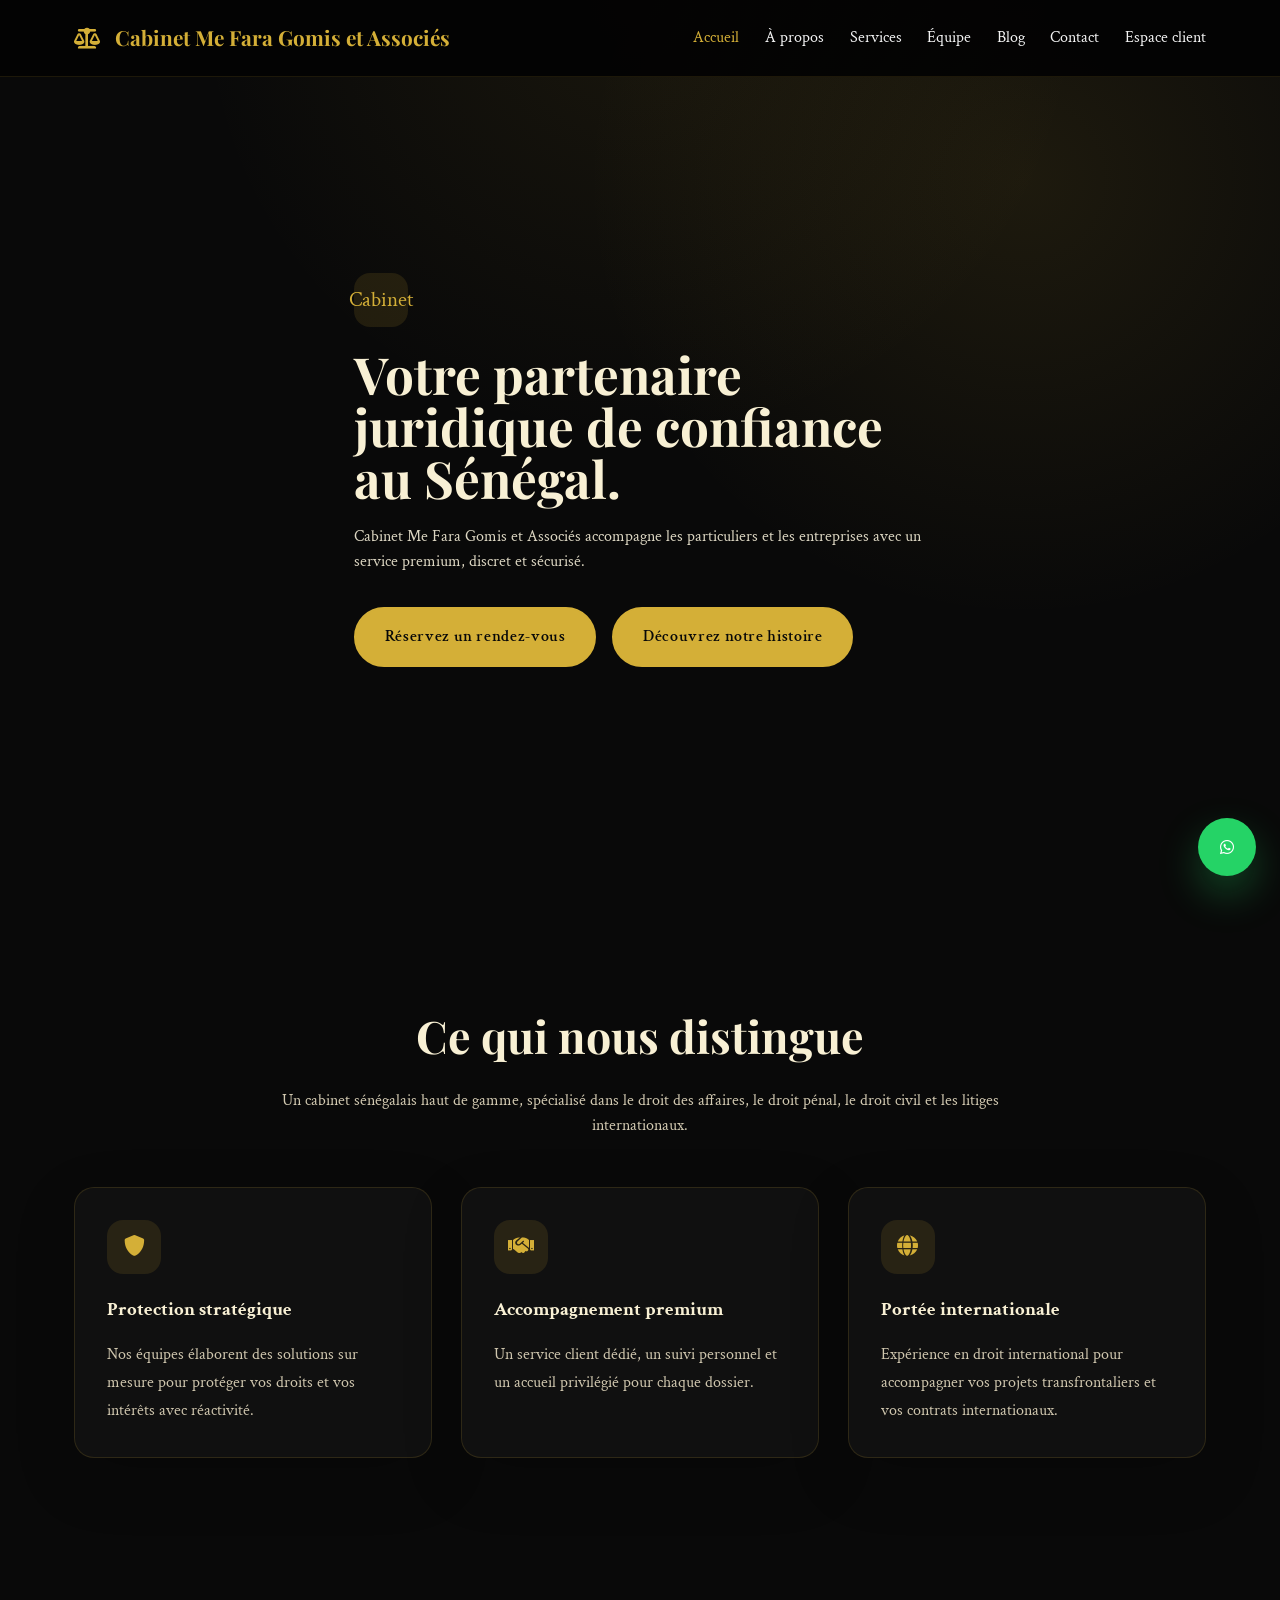
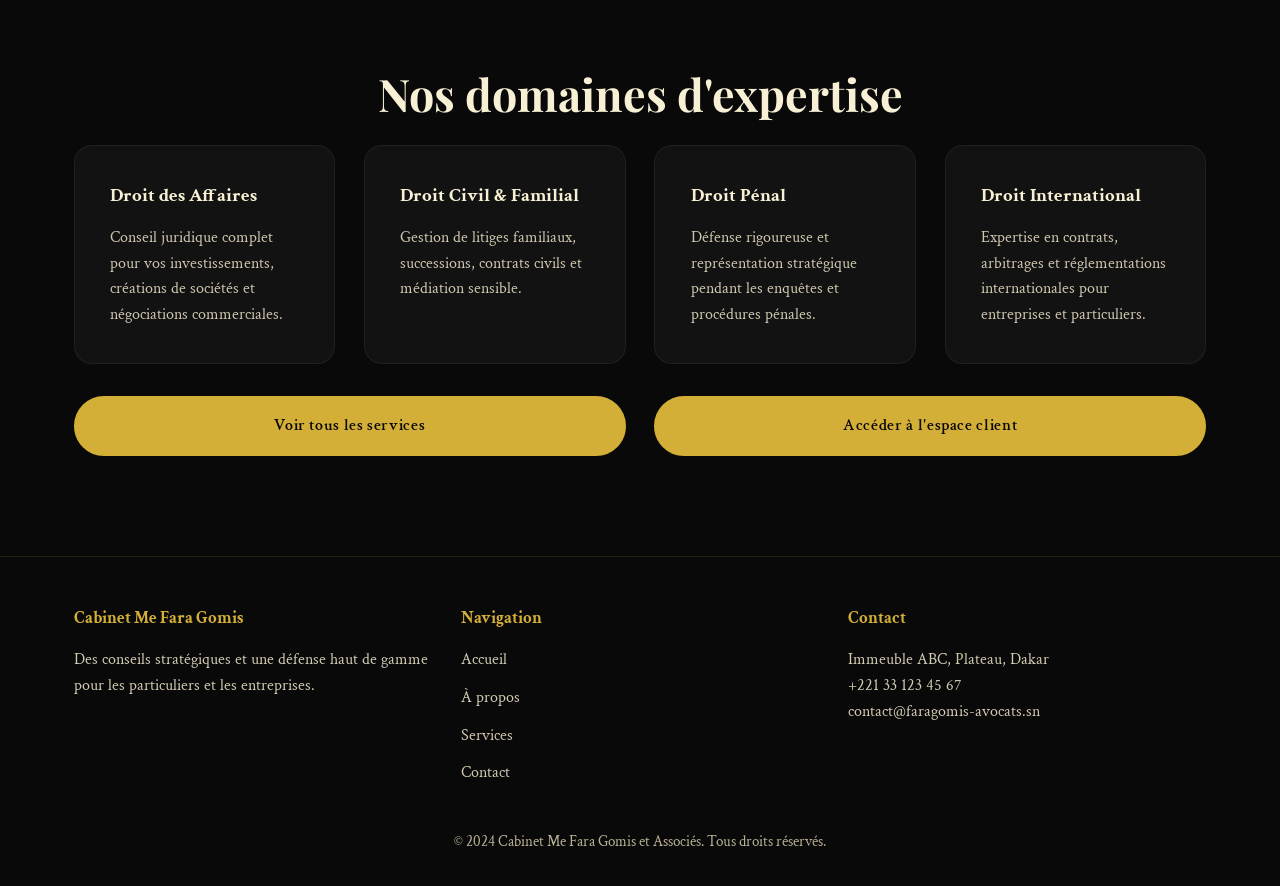
==== index.html @ 53b3b505 "Structure professionnelle cabinet avocat" ====
<!DOCTYPE html>
<html lang="fr">
<head>
    <meta charset="UTF-8">
    <meta http-equiv="refresh" content="0; url=pages/index.html">
    <title>Cabinet Me Fara Gomis et Associ�s</title>
</head>
<body>
    <p>Redirection vers la nouvelle page d'accueil...</p>
    <p><a href="pages/index.html">Cliquez ici si la redirection ne fonctionne pas</a></p>
</body>
</html>
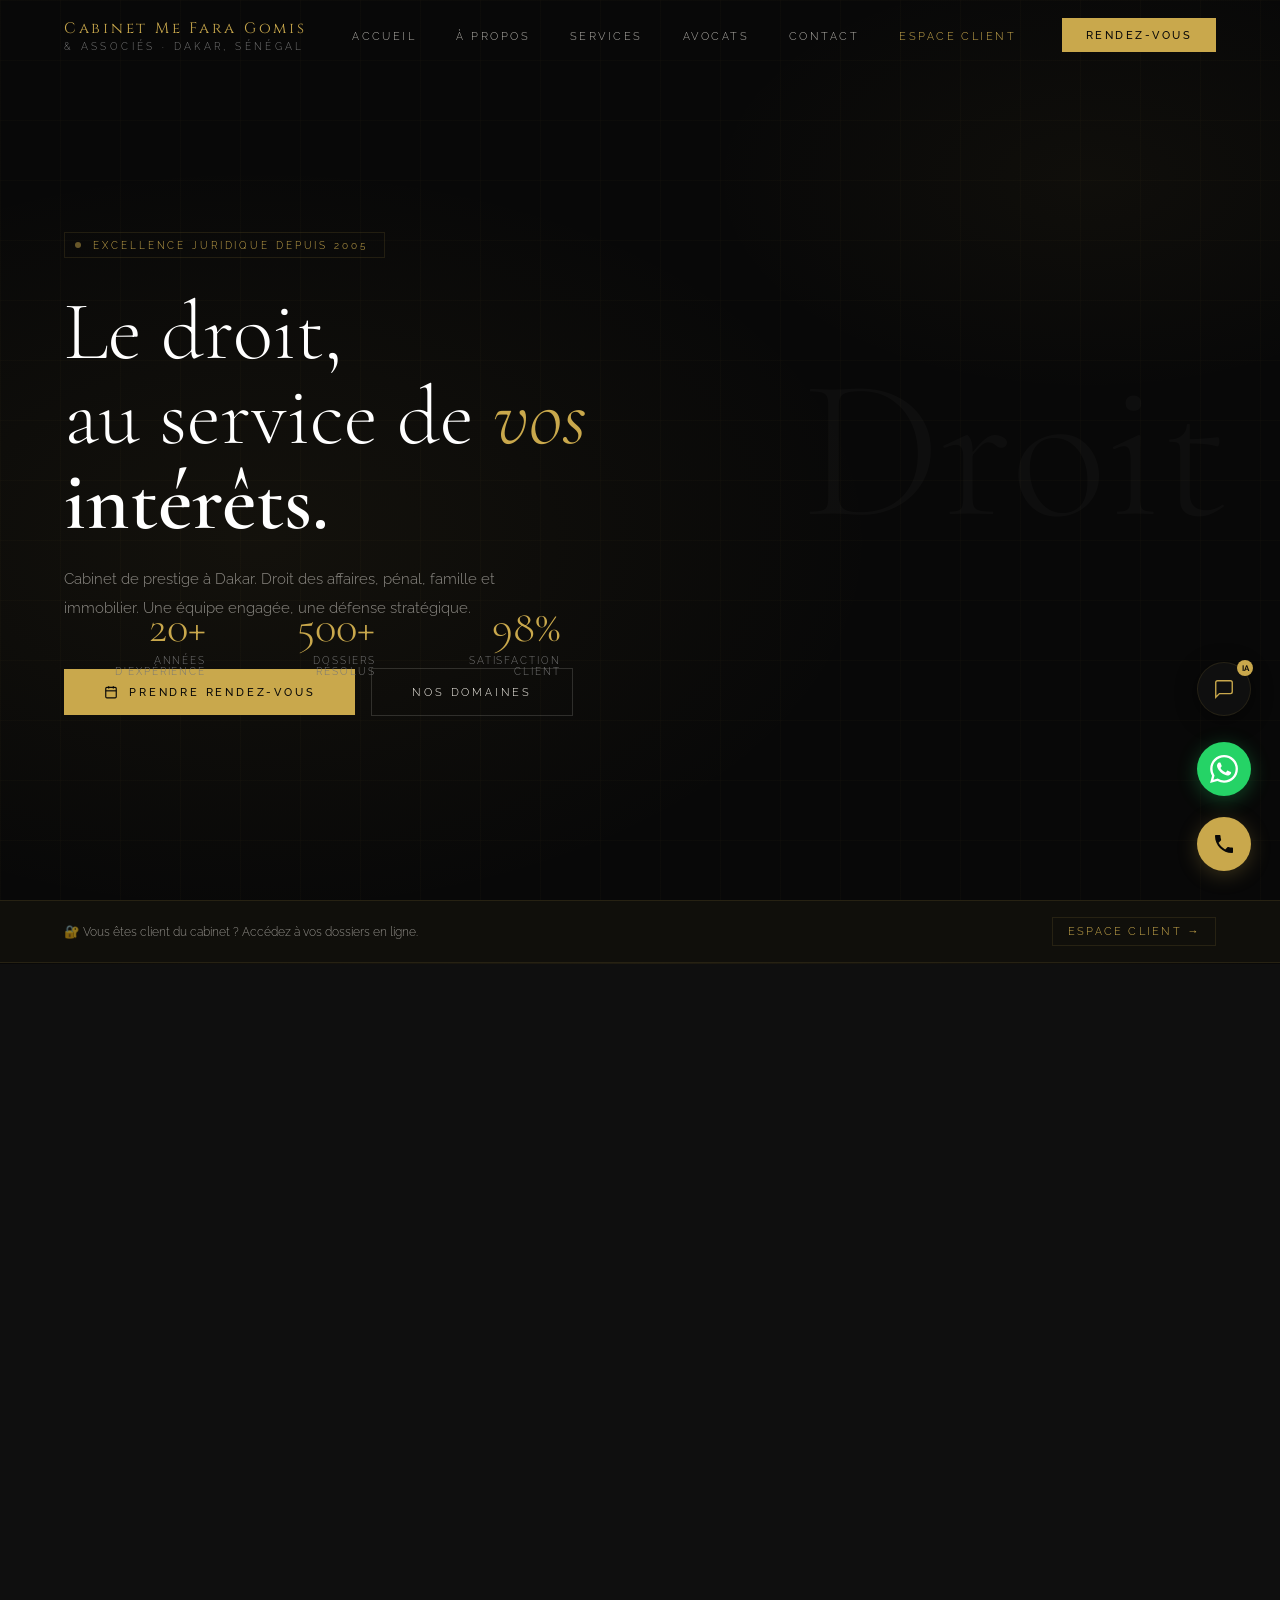
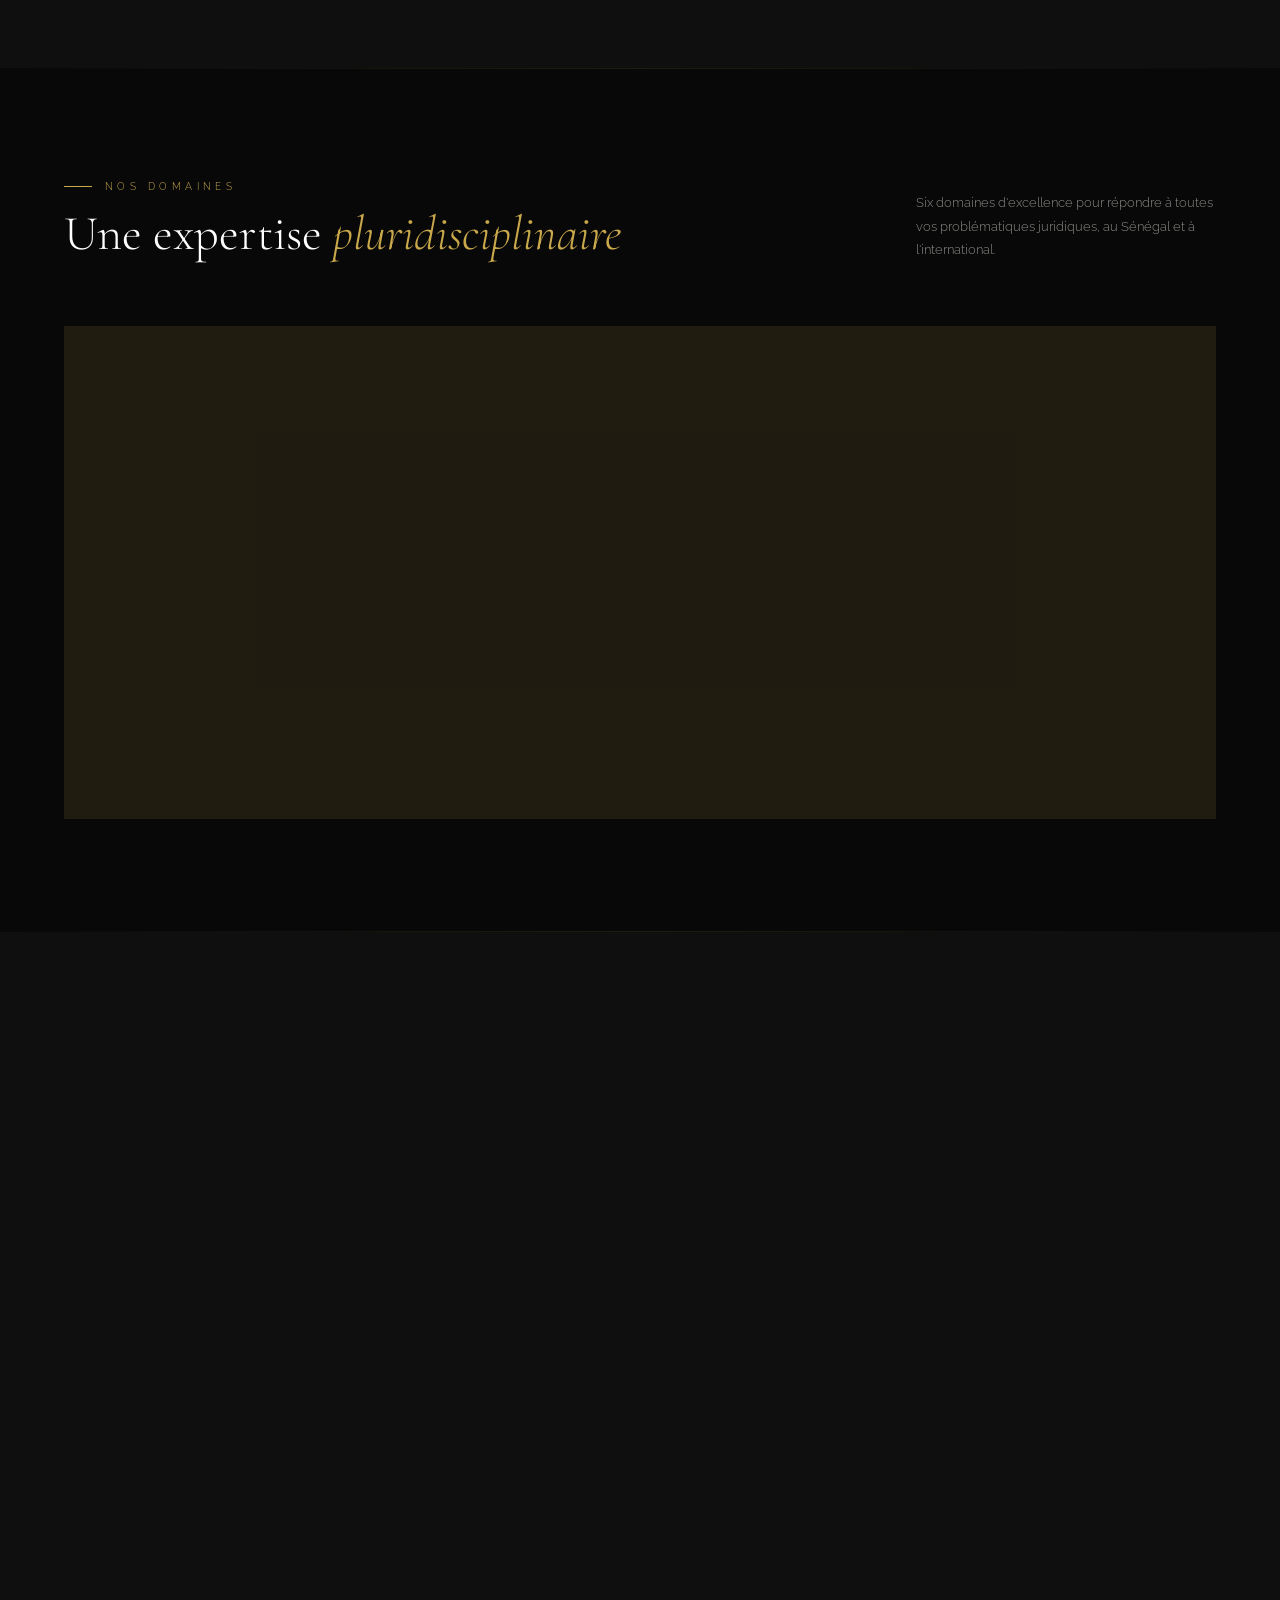
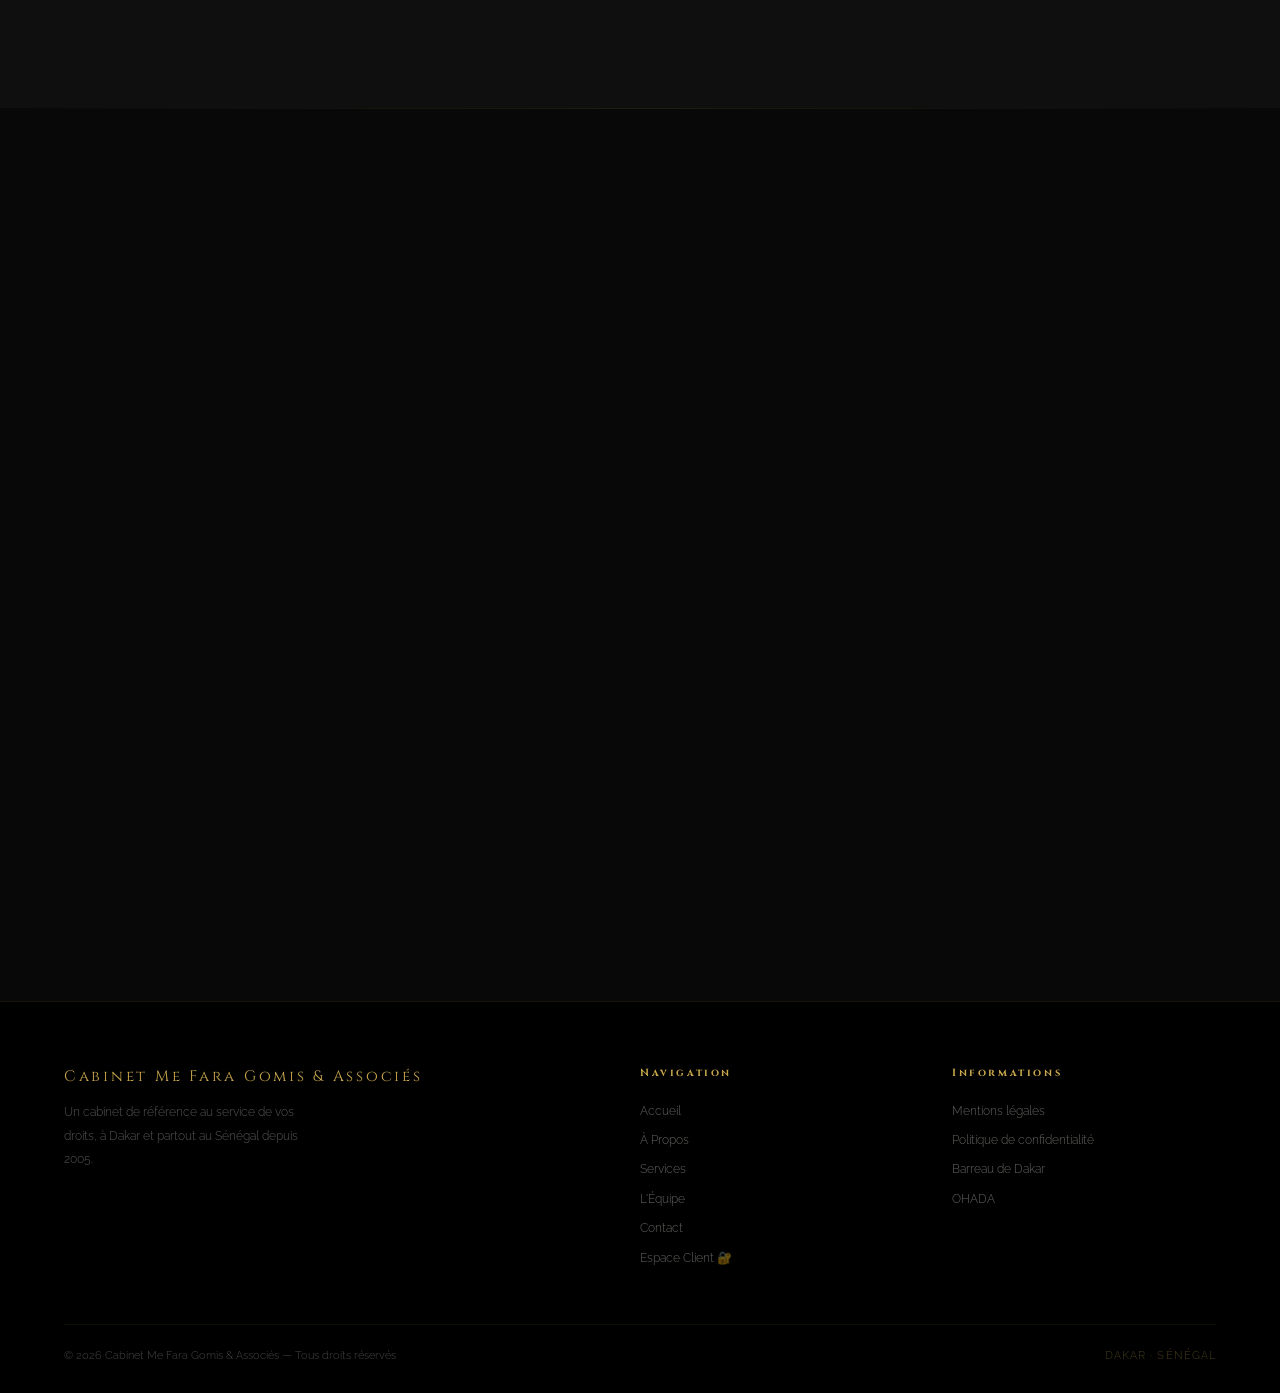
==== commit e5c9a141: "Nouveau design premium noir or cabinet avocat" ====
--- a/index.html
+++ b/index.html
@@ -3,7 +3,7 @@
 <head>
     <meta charset="UTF-8">
     <meta http-equiv="refresh" content="0; url=pages/index.html">
-    <title>Cabinet Me Fara Gomis et Associ�s</title>
+    <title>Cabinet Me Fara Gomis et Associés</title>
 </head>
 <body>
     <p>Redirection vers la nouvelle page d'accueil...</p>
